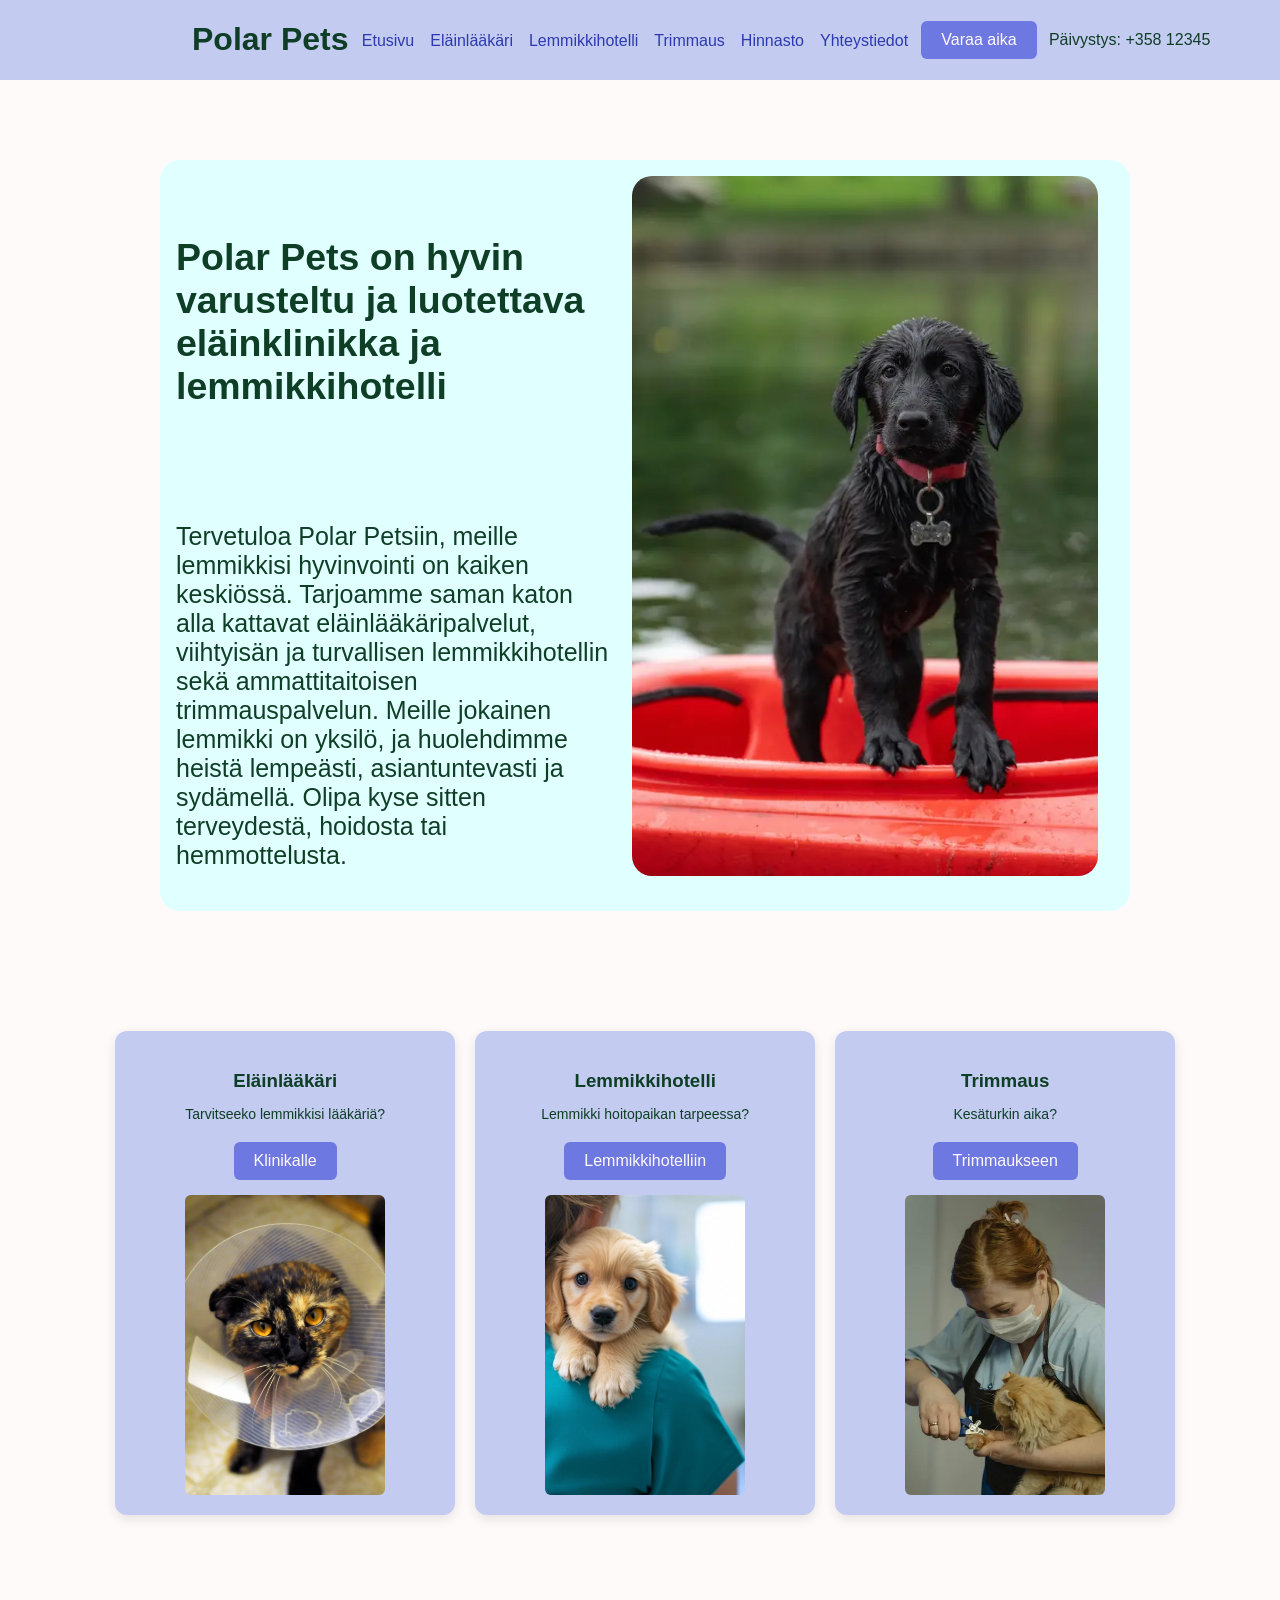
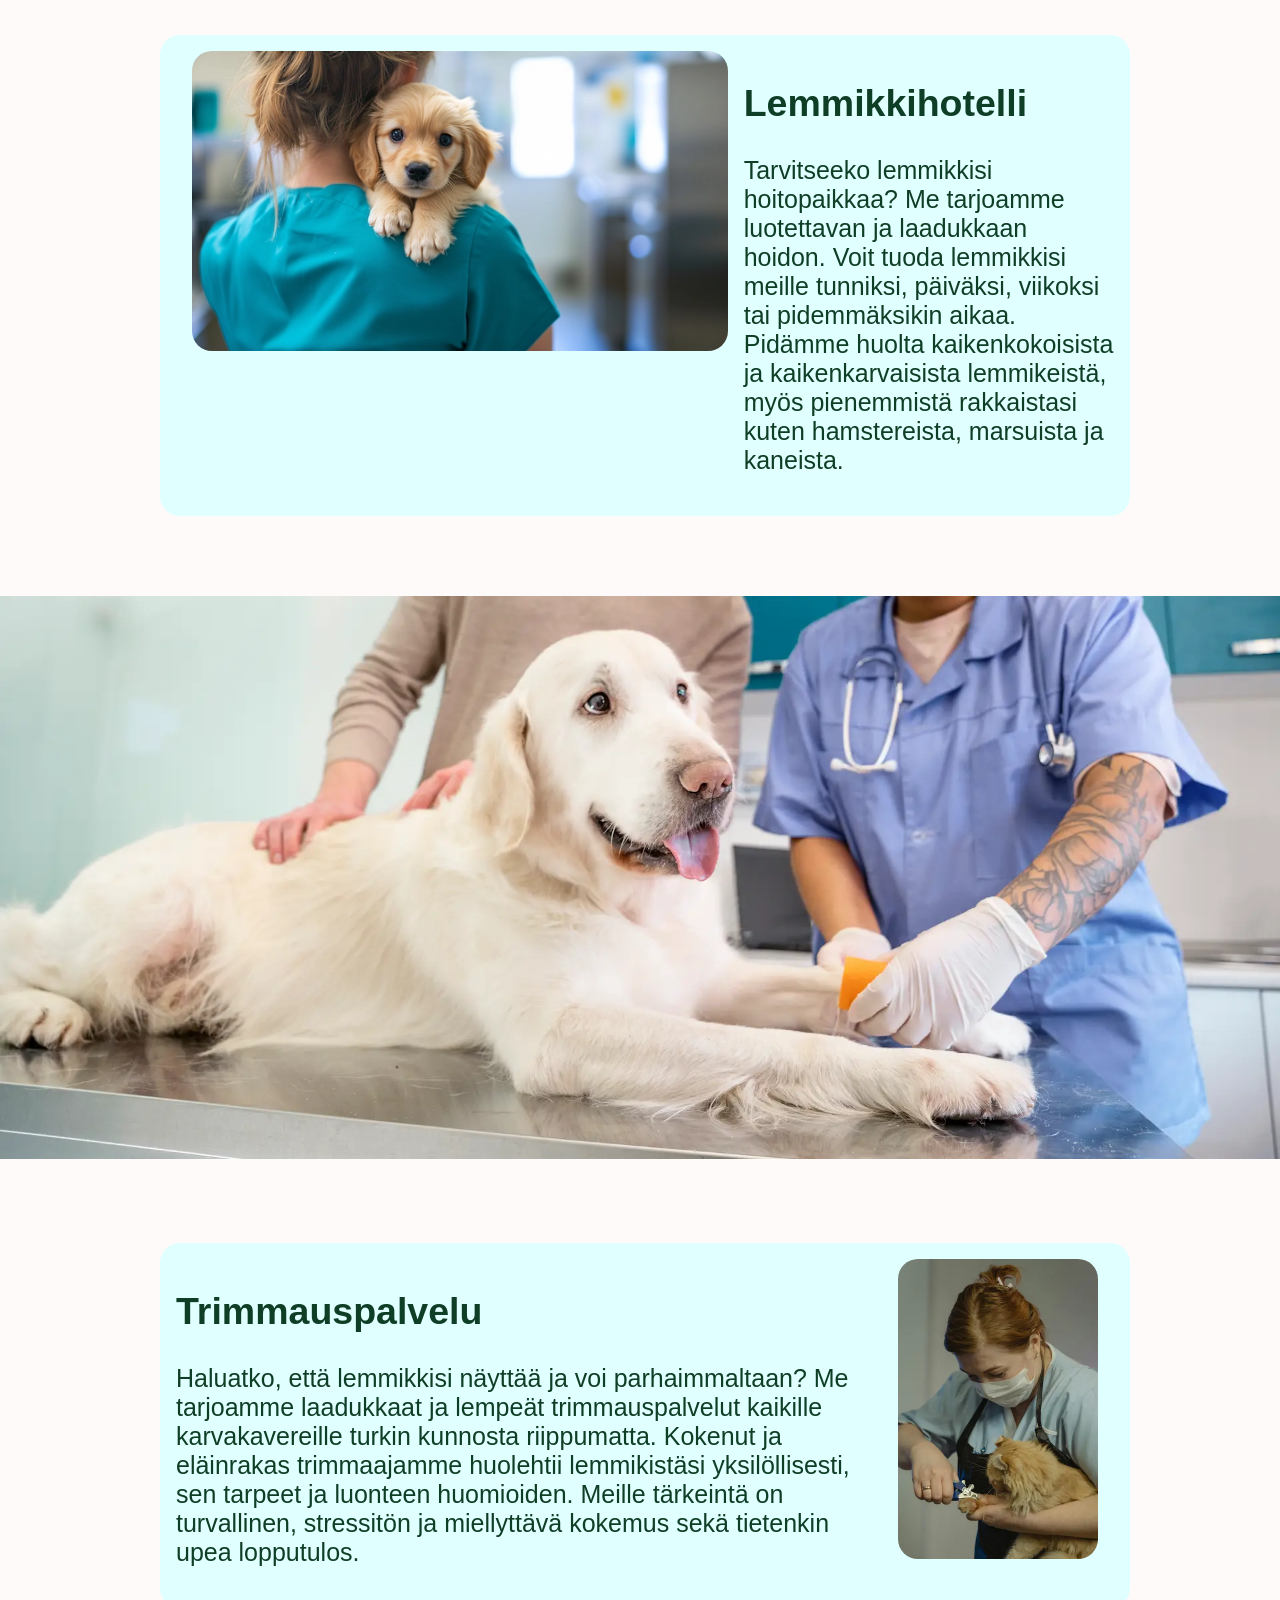
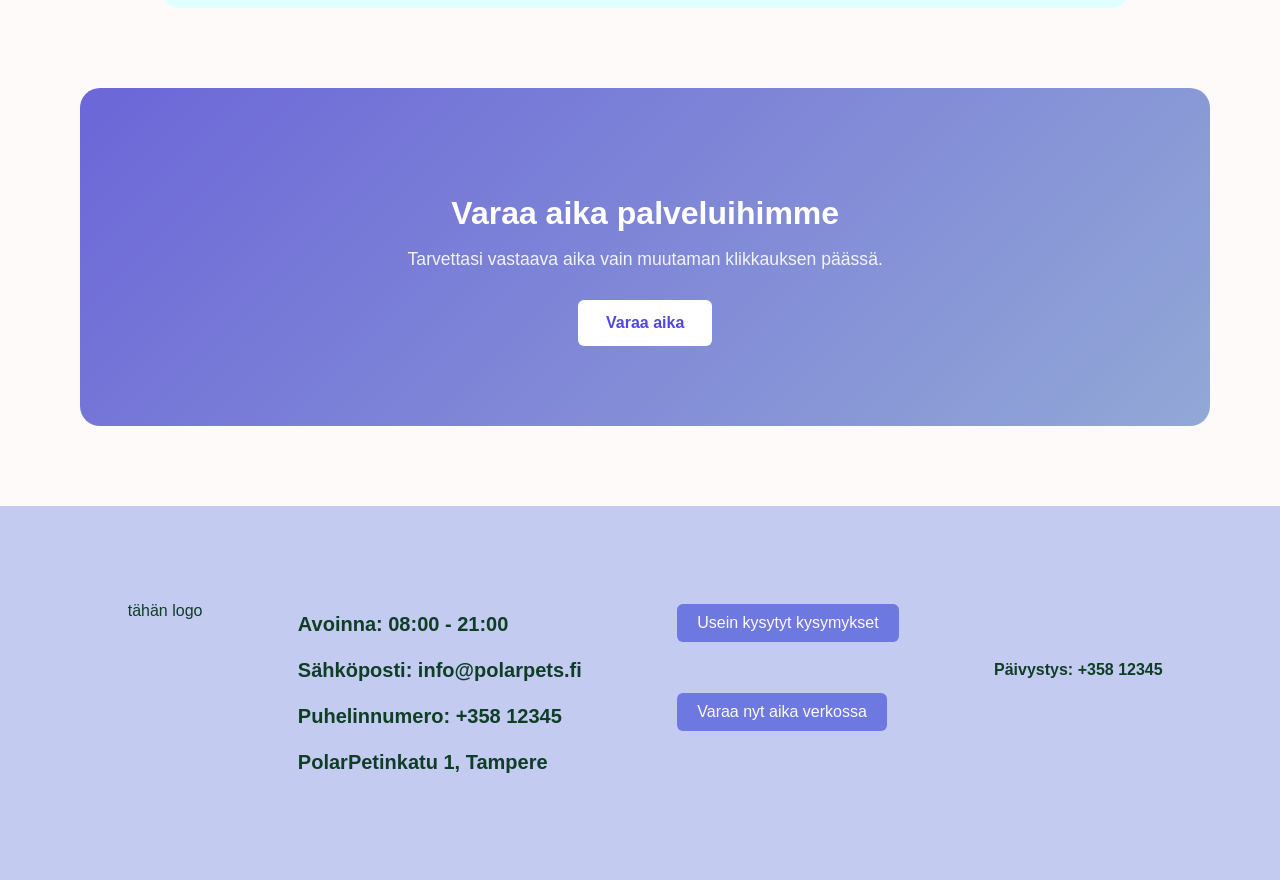
==== index.html @ 3d85a5e3 "Favicon lisätty" ====
<!DOCTYPE html>
<html lang="fi">
<head>
    <meta charset="UTF-8">
    <meta name="viewport" content="width=device-width, initial-scale=1.0">
    <meta name="Polar Pets eläinlääkäri ja hoitola, jossa eläinlääripalveluiden lisäksi mm. rokotuksia, hammashoitoja, lemikkihotelli ja trimmauspalvelu.">
    <link rel="stylesheet" href="css/styles.css">
    <link rel="icon" href="kuvat/favicon.png" type="image/png">
    <title>Polar Pets Eläinlääkäri ja hoitola</title>
</head>

<body class="container">
    <header class="header">
        <div class="otsikko">
        <h1>Polar Pets</h1>
        </div>

            <nav class="nav">

           <button class="menu-toggle">☰</button>
       <a href="index.html">Etusivu</a>
       <a href="klinikka.html">Eläinlääkäri</a>
       <a href="hotelli.html">Lemmikkihotelli</a>
       <a href="trimmaus.html">Trimmaus</a>
       <a href="hinnasto.html">Hinnasto</a>
       <a href="yhteys.html">Yhteystiedot</a>
    </nav>

        <div class="aika"> <a href="#" class="btn btn-primary">Varaa aika</a></div>
        <div class="oikea">Päivystys: +358 12345</div>
    </header>

   <main>

        <article class="osio">
          <div class="teksti">
            <br>
            <h2><b>Polar Pets on hyvin varusteltu ja luotettava eläinklinikka ja lemmikkihotelli</b></h2>
            <br>
            <br>
            <p> Tervetuloa Polar Petsiin, meille lemmikkisi hyvinvointi on kaiken keskiössä. 
                Tarjoamme saman katon alla kattavat eläinlääkäripalvelut, viihtyisän ja turvallisen 
                lemmikkihotellin sekä ammattitaitoisen trimmauspalvelun. Meille jokainen lemmikki 
                on yksilö, ja huolehdimme heistä lempeästi, asiantuntevasti ja sydämellä. Olipa kyse
                sitten terveydestä, hoidosta tai hemmottelusta. </p>
          </div>

            <img src="kuvat/kuva4.webp" alt="Kuva mustasta koirasta" width="500" height="700">
        </article>


<section class="palvelut">
  <div class="card">
    <h3>Eläinlääkäri</h3>
    <p>Tarvitseeko lemmikkisi lääkäriä?</p>
    
    <a href="klinikka.html" class="btn">Klinikalle</a>
    
    <div class="card-images">
      <img src="kuvat/kuva5.webp" alt="kissa, jolla suojakaulus, katsoo kameraan">
    </div>
  </div>

  <div class="card">
    <h3>Lemmikkihotelli</h3>
    <p>Lemmikki hoitopaikan tarpeessa?</p>
    
    <a href="hotelli.html" class="btn">Lemmikkihotelliin</a>
    
    <div class="card-images">
      <img src="kuvat/kuva2.webp" alt="koiran pentu katsoo hoitajan olkapäältä kameraan">
    </div>
  </div>

  <div class="card">
    <h3>Trimmaus</h3>
    <p>Kesäturkin aika?</p>
    
    <a href="trimmaus.html" class="btn">Trimmaukseen</a>
    
    <div class="card-images">
      <img src="kuvat/kuva1.webp" alt="hoitaja leikkaa kissan kynsiä">
    </div>
  </div>
</section>


<article class="osio">
    <img src="kuvat/kuva2.webp" alt="koiran pentu katsoo hoitajan olkapäältä kameraan" width="600" height="300">
    <div class="teksti">
        <h2><b>Lemmikkihotelli</b></h2>
        <p>Tarvitseeko lemmikkisi hoitopaikkaa? Me tarjoamme luotettavan ja laadukkaan
            hoidon. Voit tuoda lemmikkisi meille tunniksi, päiväksi, viikoksi tai pidemmäksikin aikaa. 
            Pidämme huolta kaikenkokoisista ja kaikenkarvaisista lemmikeistä,
             myös pienemmistä rakkaistasi kuten hamstereista, marsuista ja kaneista.
        </p>
    </div>
</article>

<div class="filler">
 <img src="kuvat/bannerdesktop.webp" alt="valkoinen koira hoitopöydällä">

</div>



<article class="osio">
    <div class="teksti">
        <h2><b>Trimmauspalvelu</b></h2>
        <p>Haluatko, että lemmikkisi näyttää ja voi parhaimmaltaan? 
            Me tarjoamme laadukkaat ja lempeät trimmauspalvelut kaikille karvakavereille turkin kunnosta riippumatta.
            Kokenut ja eläinrakas trimmaajamme huolehtii lemmikistäsi yksilöllisesti, 
            sen tarpeet ja luonteen huomioiden. Meille tärkeintä on turvallinen, stressitön 
            ja miellyttävä kokemus sekä tietenkin upea lopputulos.
        </p>
    </div>
    <img src="kuvat/kuva1.webp" alt="hoitaja leikkaa kissan kynsiä" width="600" height="300">
</article>

<section class="cta">
  <div class="cta-content">
    <h2>Varaa aika palveluihimme</h2>
    <p>Tarvettasi vastaava aika vain muutaman klikkauksen päässä.</p>
    <a href="#varaus" class="cta-button">Varaa aika</a>
  </div>
</section>

</main>

    <footer class="footer">
      <div class="logo">
        <p>tähän logo</p>
      </div>
       <div class="info">
        <h4>Avoinna: 08:00 - 21:00 <br>
            <br>
            Sähköposti: info@polarpets.fi <br>
            <br>
            Puhelinnumero: +358 12345 <br>
            <br>
            PolarPetinkatu 1, Tampere
        </h4>
       </div>
       <div class="kysytyt">
            <br>
            <a href="ukk.html" class="btn btn-primary">Usein kysytyt kysymykset</a>
            <br>
            <br>
            <br>
            <a href="#" class="btn btn-primary">Varaa nyt aika verkossa</a>
       </div>
        <div class="ajanvaraus">

            <br>
            <br>
            <br>
            <h4>Päivystys: +358 12345</h4>
        </div>
    </footer>

</body>
</html>
---- css/styles.css ----
.container {
    display: grid;
    grid-template-areas:
        "header"
        "main"
        "card"
        "filler"
        "footer";
    font-family: 'Poppins', sans-serif;
    grid-template-columns: 1fr;
    overflow: auto;
    background-color: snow;
    box-sizing: border-box;
    margin: 0;
}

/*
@media (min-width: 800px) { 
.container {
    display: grid;
    grid-template-columns: 1fr;
    grid-template-rows: auto;
    background-color: snow;
    font-family: 'Poppins', sans-serif;
    overflow: auto;
    max-width: 100%;
    margin: 0;
    box-sizing: border-box;
}}

*/


.header {
    grid-area: header;
    display: flex;
    justify-content: space-between;
    align-items: center;
    background-color: rgb(195, 203, 240);
    color:rgb(15, 62, 38);
    overflow: auto;
    /*margin-left: calc(-50vw + 50%);
    margin-right: calc(-50vw + 50%);
    margin-top: calc(-50vw + 50%); */
    position: sticky;
    top: 0;
    box-sizing: border-box;
}

.menu-toggle {
  display: none;
}

@media (max-width: 800px) {
.header {
    margin: 0;
    justify-content: flex-end;
    gap: 2rem;
}

.nav {
    display: block;        
    flex-direction: column;
    background: rgb(195, 203, 240);
    margin: 2rem;
  }

}

.otsikko {
    margin-left: 12rem;
}

.oikea {
    color: rgb(15, 62, 38);
    margin-right: 5rem;
    justify-content: center;
}

.nav {
    grid-area: nav;
    display: flex;
    color: rgb(15, 62, 38);
    justify-content: space-evenly;
    align-items: center;
    font-family: Duplicatesans,Arial,sans-serif;
    border-radius: 20px;
    gap: 1rem;
    padding: 1px;
    margin-top: 2px;

}

.nav a {
    color: rgb(45, 58, 175);
    text-decoration: none;
    transition: color 0.3s ease;
}

.nav a:hover {
  color: #007BFF;
  transform: scale(1.1);
}

.nav p {
    margin-top: 1rem;
}

.aika a {
    margin-top: 1rem;
}

.main {
    color: rgb(15, 62, 38);
    background-color: rgb(114, 181, 217);
    border-radius: 5px;
    box-sizing: border-box;
    
}

.osio {
    grid-area: main;
    display: flex;
    margin-left: 10rem;
    margin-right: 10rem;
    margin-top: 5rem;
    margin-bottom: 5rem;  
    padding: 1rem;
    color: rgb(15, 62, 38);
    background-color: lightcyan;
    border-radius: 20px;
    font-size: 25px;

}

@media (max-width: 800px) {
.osio {
    margin: 0;
}
}

.osio img {
    border-radius: 20px;
    margin-left: 1rem;
    margin-right: 1rem;
}

@media (max-width: 800px) {
.osio img {
    display: none;
}
}

.palvelut {
  grid-area: card;
  display: flex;
  gap: 40px 20px;
  justify-content: center;
  padding: 40px;
  flex-wrap: wrap;
  box-sizing: border-box;
}

.card {
  background: rgb(195, 203, 240);
  color: rgb(15, 62, 38);
  border-radius: 12px;
  padding: 20px;
  width: 300px;
  box-shadow: 0 4px 12px rgba(0,0,0,0.1);
  text-align: center;
  transition: transform 0.2s ease;
  /*flex: 0 0 calc(33.333% - 20px); */
}

.card:hover {
  transform: translateY(-5px);
}

.card h3 {
  margin-bottom: 10px;
}

.card p {
  font-size: 14px;
  margin-bottom: 20px;
}

.btn {
  display: inline-block;
  padding: 10px 20px;
  background: #6e78e1;
  color: snow;
  text-decoration: none;
  border-radius: 6px;
  margin-bottom: 15px;
}

.btn:hover {
  background: #6294aa;
}

.card-images {
  display: flex;
  justify-content: center;
  gap: 8px;
}

.card-images img {
  width: 200px;
  height: 300px;
  object-fit: cover;
  border-radius: 6px;
}


.filler {
    grid-area: filler;  
}

/*.full-width {
  width: 100vw; 
  height: auto;
}*/

.filler img {
    /*object-fit: cover; 
    margin-left: calc(-50vw + 50%);
    margin-right: calc(-50vw + 50%);*/
    width: 100vw; 
    height: auto;

}

@media (max-width: 800px) {
.filler {
    display: none;
}
} 

.cta {
 padding: 80px 20px;
  background: linear-gradient(135deg, #6c66d8, #92a8d6);
  color: white;
  text-align: center;
  margin: 5rem;
  border-radius: 20px;
}

.cta-content {
  max-width: 800px;
  margin: 0 auto;
}

.cta h2 {
  font-size: 2rem;
  margin-bottom: 15px;
}

.cta p {
  font-size: 1.1rem;
  margin-bottom: 30px;
  opacity: 0.9;
}

.cta-button {
  display: inline-block;
  padding: 14px 28px;
  font-size: 1rem;
  color: #4f46e5;
  background: white;
  border-radius: 6px;
  text-decoration: none;
  font-weight: bold;
  transition: 0.3s ease;
}

.cta-button:hover {
  background: #e5e7eb;
  transform: translateY(-2px);
}


.footer {
    grid-area: footer;
    display: flex;
    background-color: rgb(195, 203, 240);
    color: rgb(15, 62, 38);
    justify-content: space-around;
    padding: 5rem;
    /*margin-left: calc(-50vw + 50%);
    margin-bottom: calc(-50vw + 50%);
    margin-right: calc(-50vw + 50%); */
    box-sizing: border-box;
    
}

.info {
    font-size: 20px;
}


.footer a {
    text-decoration: none;
    transition: color 0.3s ease;
}

.footer a:hover {
  color: #007BFF;
  transform: scale(1.1);
}
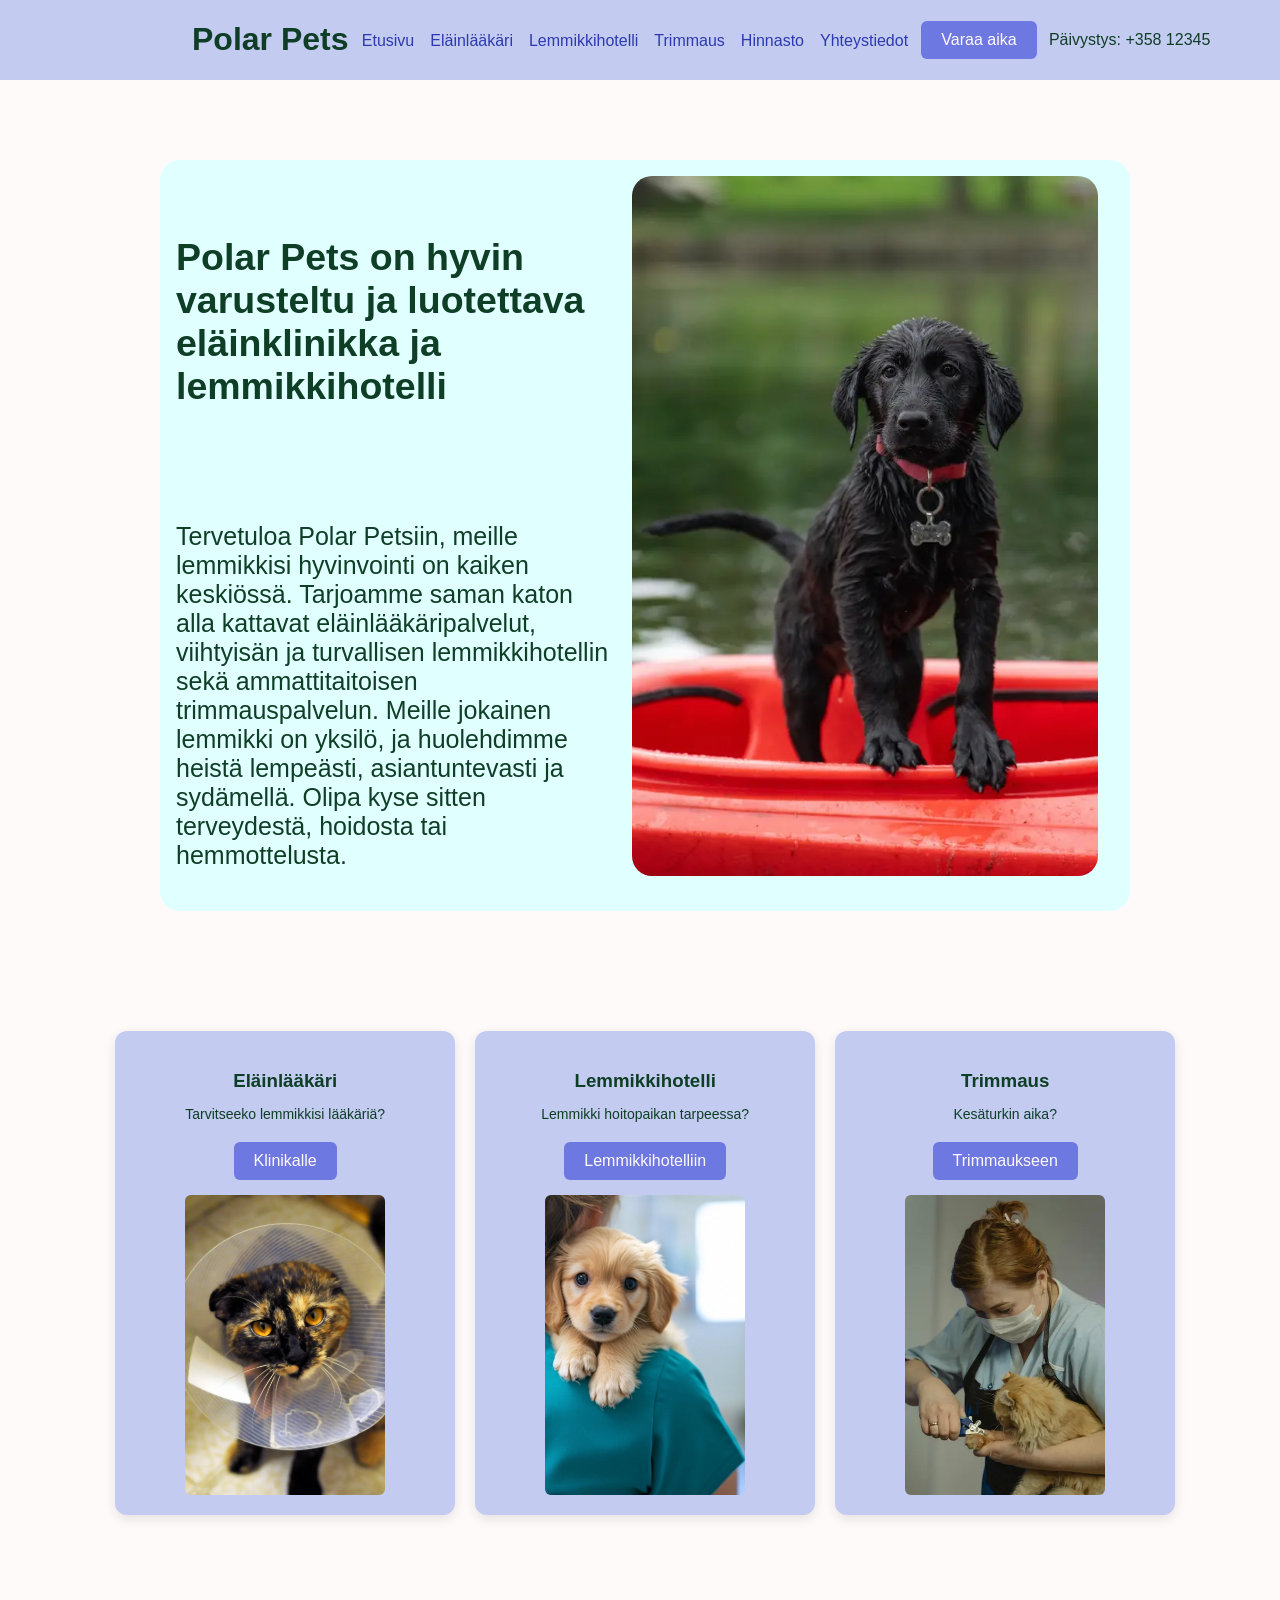
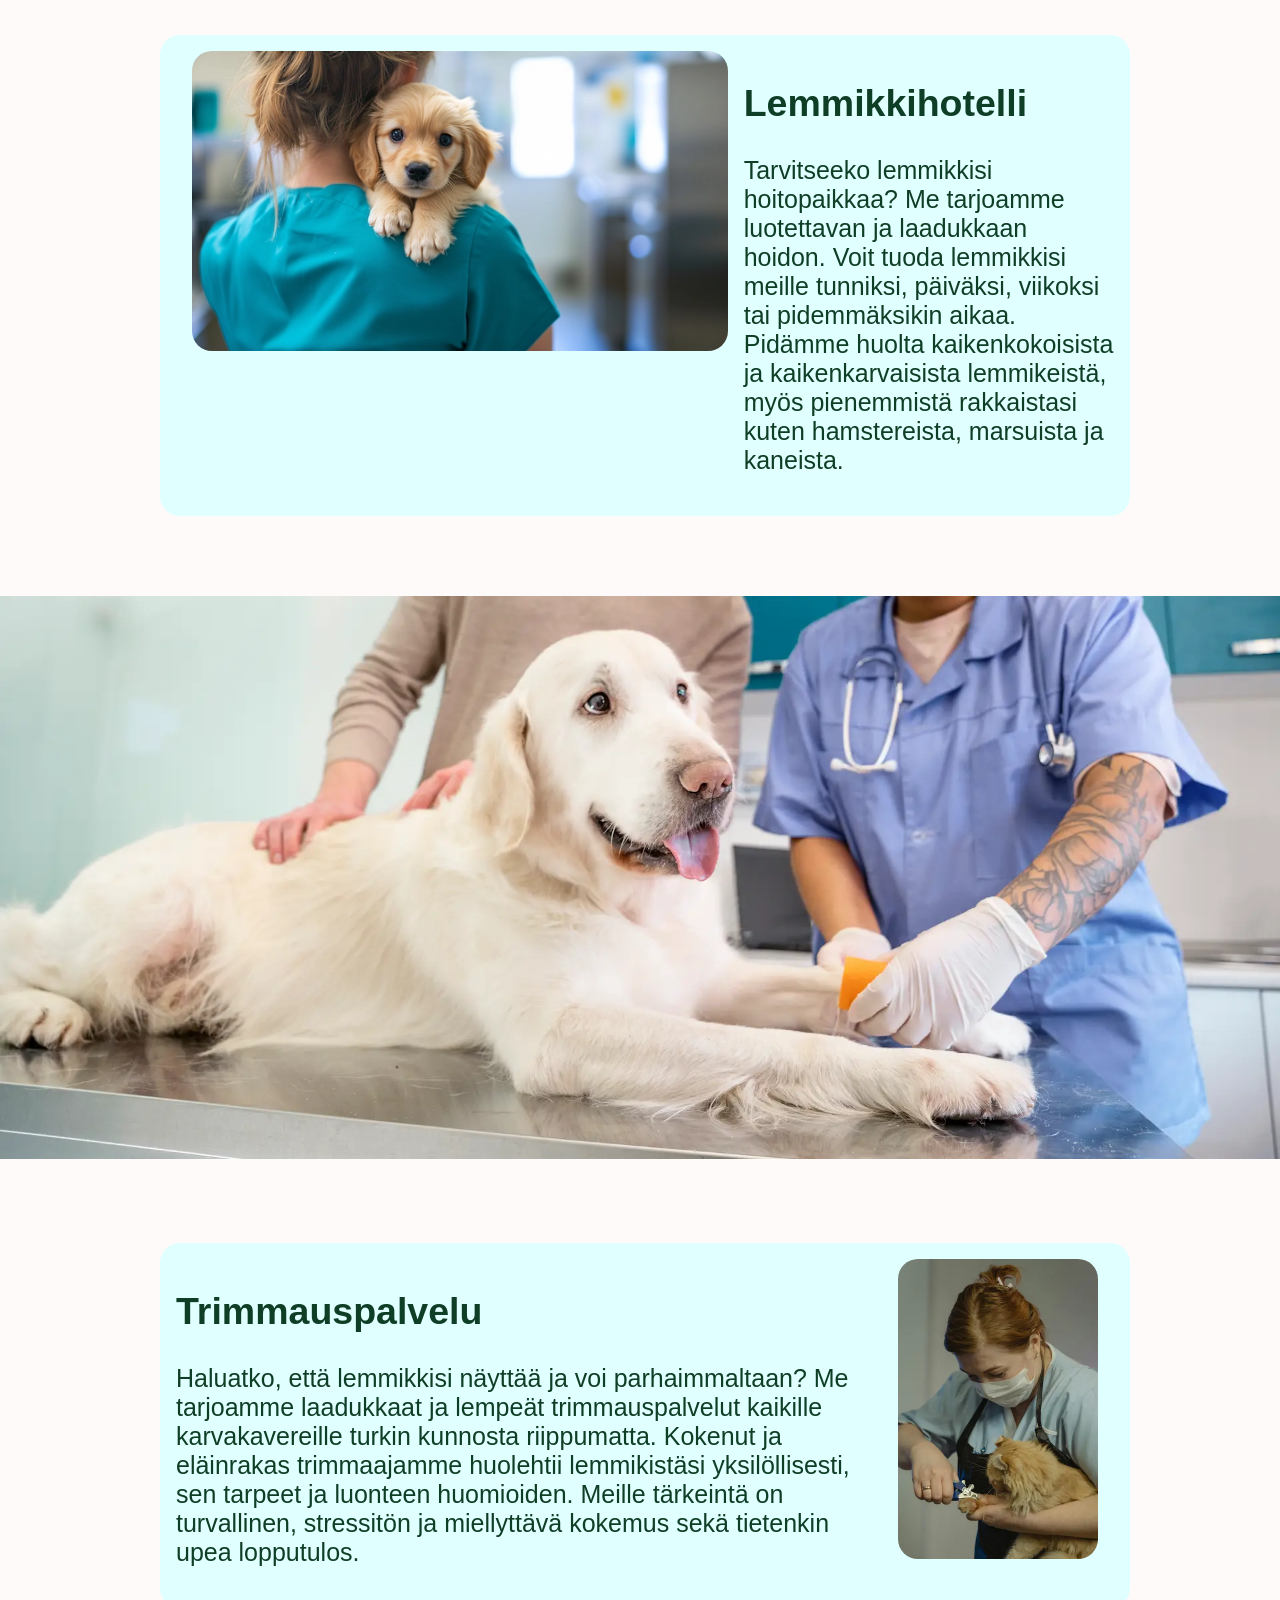
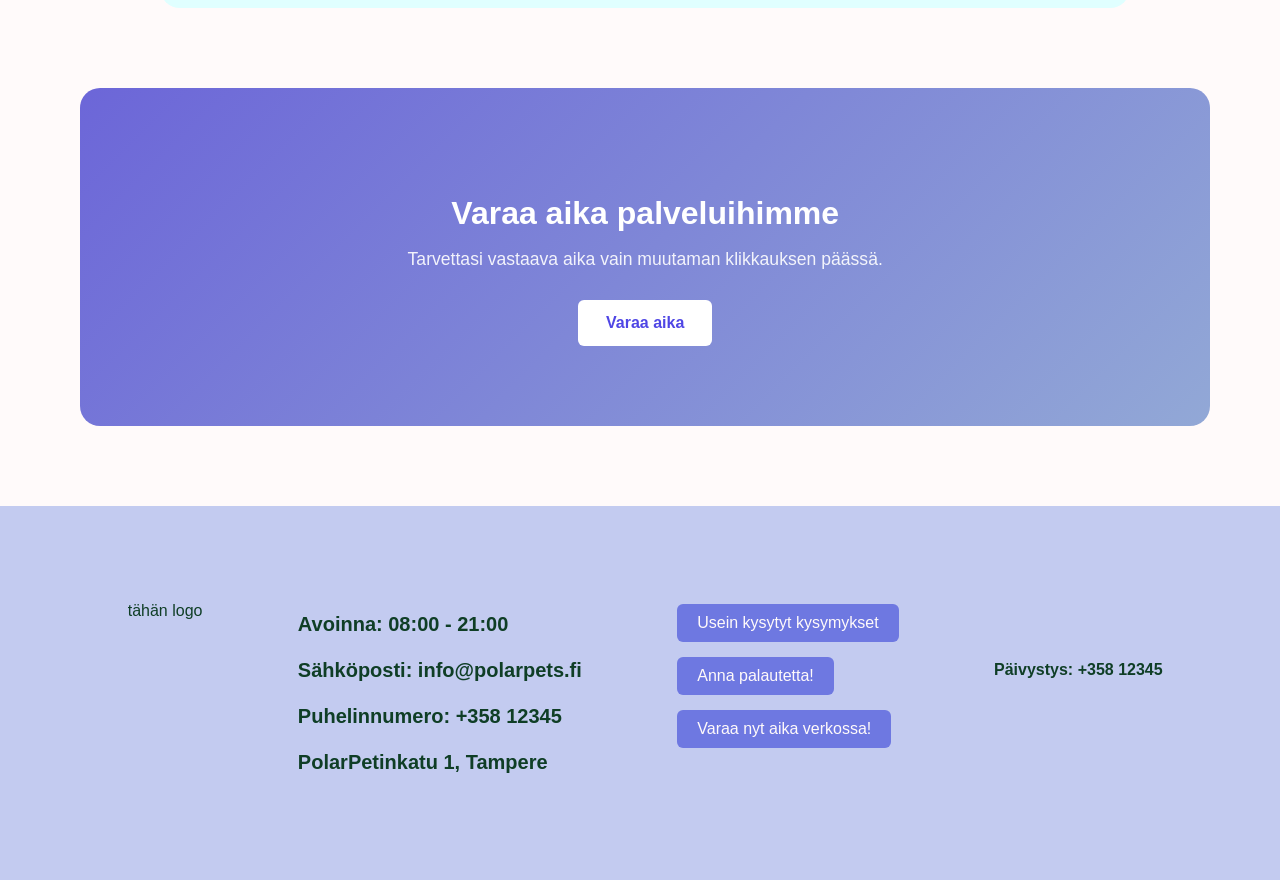
==== commit 6ffd5353: "Lomakesivu ja palautenapin lisäys footeriin" ====
--- a/index.html
+++ b/index.html
@@ -26,7 +26,7 @@
        <a href="yhteys.html">Yhteystiedot</a>
     </nav>
 
-        <div class="aika"> <a href="#" class="btn btn-primary">Varaa aika</a></div>
+        <div class="aika"> <a href="#aika.html" class="btn btn-primary">Varaa aika</a></div>
         <div class="oikea">Päivystys: +358 12345</div>
     </header>
 
@@ -143,11 +143,11 @@
        </div>
        <div class="kysytyt">
             <br>
-            <a href="ukk.html" class="btn btn-primary">Usein kysytyt kysymykset</a>
+            <a href="hinnasto.html" class="btn btn-primary">Usein kysytyt kysymykset</a>
             <br>
+            <a href="lomake.html" class="btn btn-primary">Anna palautetta!</a>
             <br>
-            <br>
-            <a href="#" class="btn btn-primary">Varaa nyt aika verkossa</a>
+            <a href="aika.html" class="btn btn-primary">Varaa nyt aika verkossa!</a>
        </div>
         <div class="ajanvaraus">
 
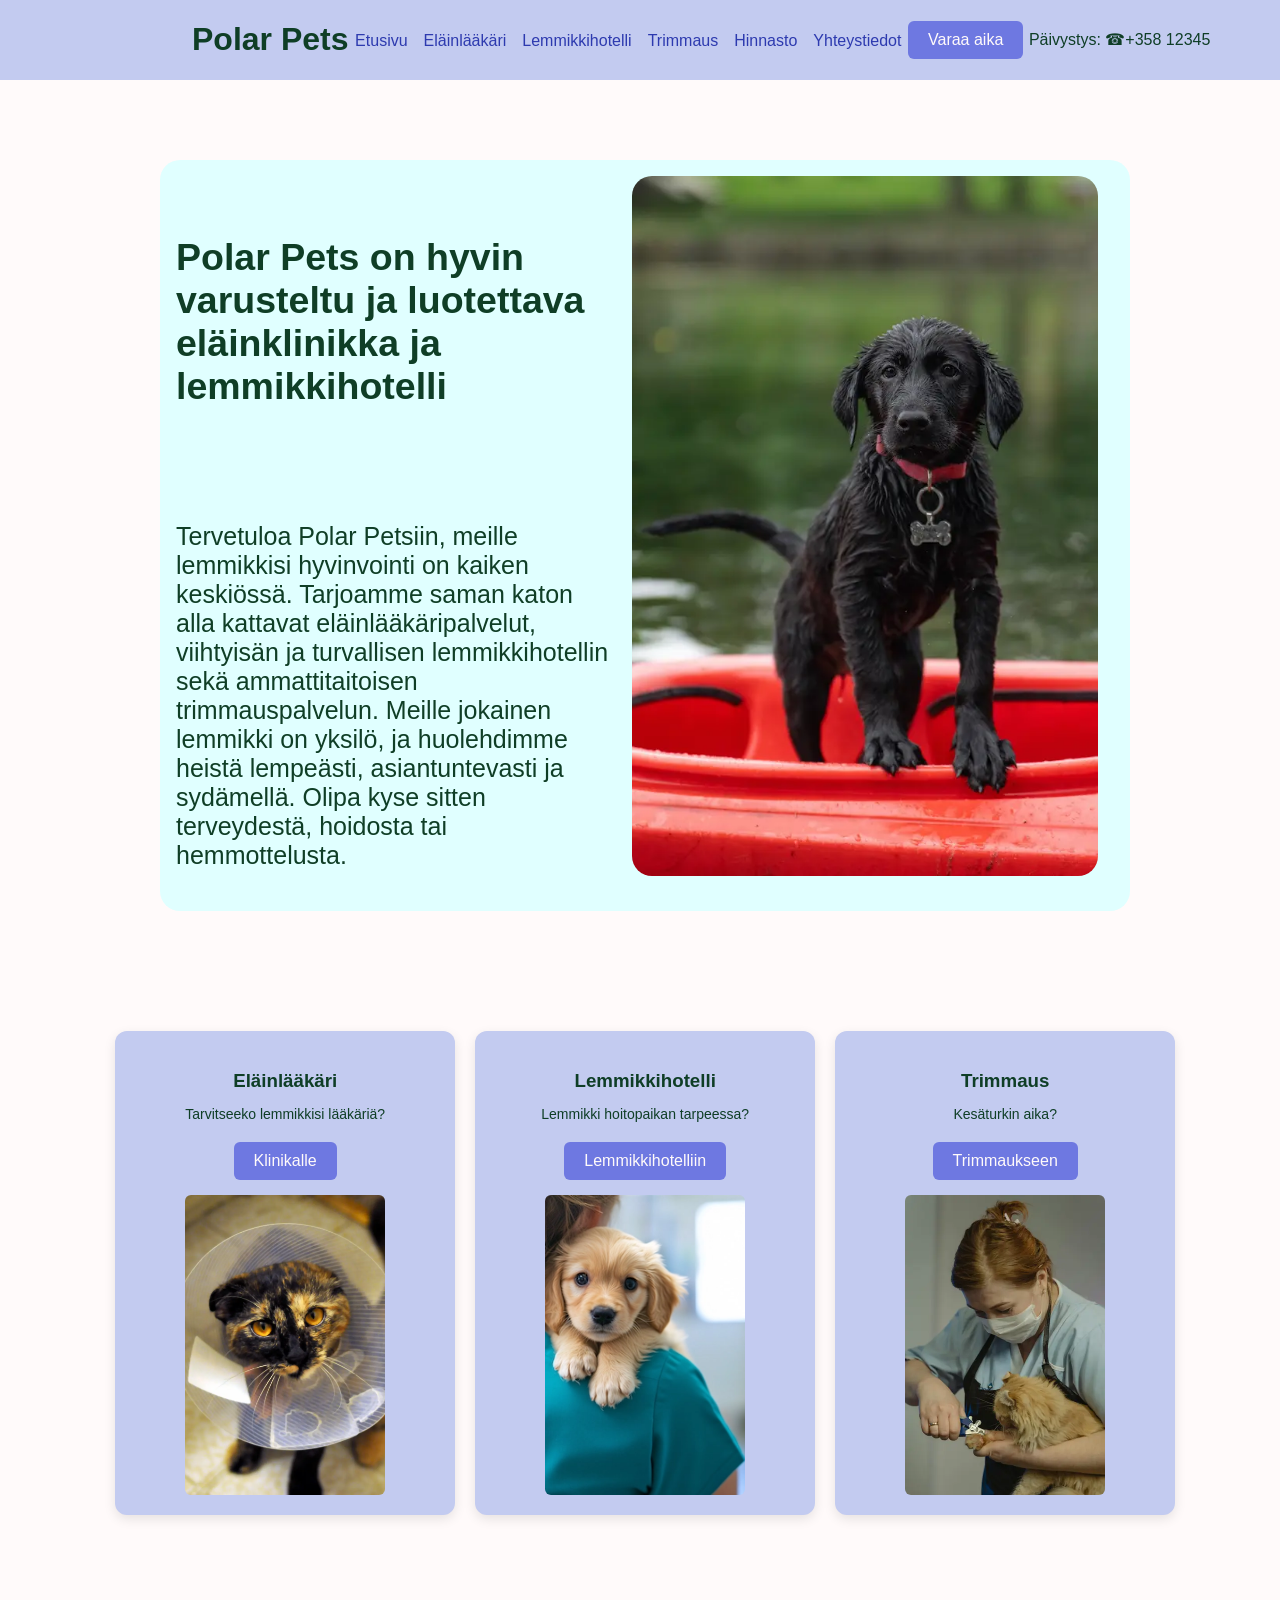
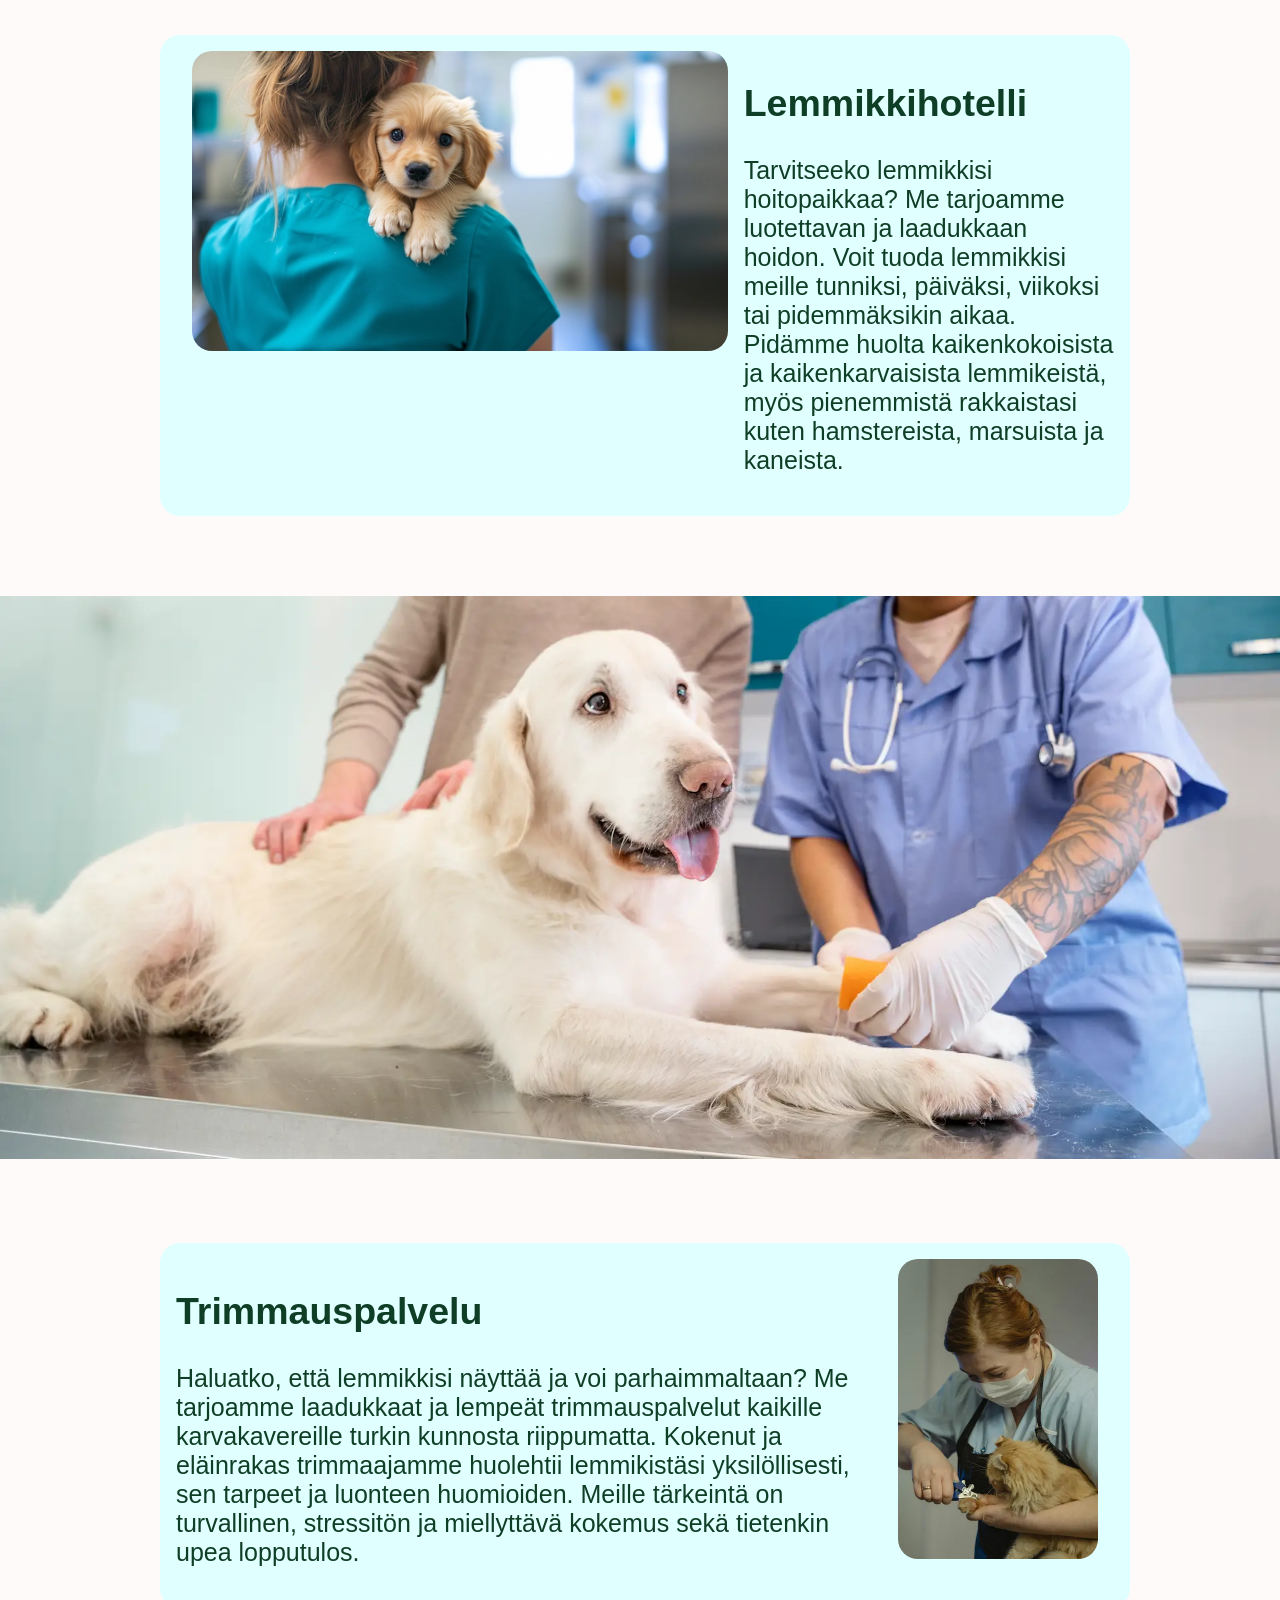
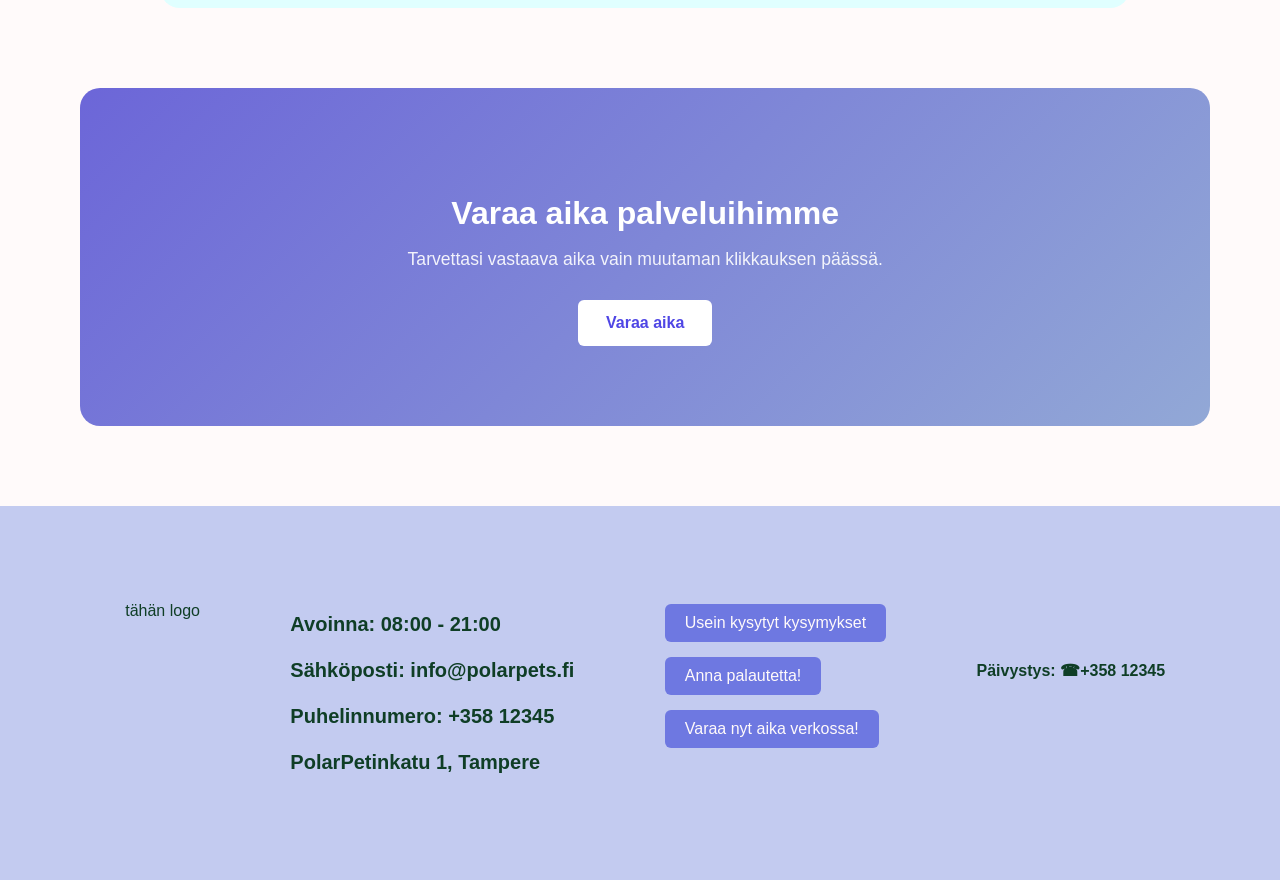
==== commit fa275161: "Lemmikkihotellisivun lisäys ja kuvia siihen" ====
--- a/index.html
+++ b/index.html
@@ -27,7 +27,7 @@
     </nav>
 
         <div class="aika"> <a href="#aika.html" class="btn btn-primary">Varaa aika</a></div>
-        <div class="oikea">Päivystys: +358 12345</div>
+        <div class="oikea">Päivystys: ☎+358 12345</div>
     </header>
 
    <main>
@@ -45,7 +45,7 @@
                 sitten terveydestä, hoidosta tai hemmottelusta. </p>
           </div>
 
-            <img src="kuvat/kuva4.webp" alt="Kuva mustasta koirasta" width="500" height="700">
+            <img src="kuvat/kuva4.webp" alt="märkä musta koira katsoo kameran suuntaan seisoen punaisella rakenteella" width="500" height="700">
         </article>
 
 
@@ -57,7 +57,7 @@
     <a href="klinikka.html" class="btn">Klinikalle</a>
     
     <div class="card-images">
-      <img src="kuvat/kuva5.webp" alt="kissa, jolla suojakaulus, katsoo kameraan">
+      <img src="kuvat/kuva5.webp" alt="kirjava kissa, jolla on suojakaulus, katsoo kameraan">
     </div>
   </div>
 
@@ -68,7 +68,7 @@
     <a href="hotelli.html" class="btn">Lemmikkihotelliin</a>
     
     <div class="card-images">
-      <img src="kuvat/kuva2.webp" alt="koiran pentu katsoo hoitajan olkapäältä kameraan">
+      <img src="kuvat/kuva2.webp" alt="vaalea koiranpentu katsoo hoitajan olkapäältä kameraan">
     </div>
   </div>
 
@@ -79,14 +79,14 @@
     <a href="trimmaus.html" class="btn">Trimmaukseen</a>
     
     <div class="card-images">
-      <img src="kuvat/kuva1.webp" alt="hoitaja leikkaa kissan kynsiä">
+      <img src="kuvat/kuva1.webp" alt="hoitaja leikkaa punertavan kissan kynsiä">
     </div>
   </div>
 </section>
 
 
 <article class="osio">
-    <img src="kuvat/kuva2.webp" alt="koiran pentu katsoo hoitajan olkapäältä kameraan" width="600" height="300">
+    <img src="kuvat/kuva2.webp" alt="vaalea koiranpentu katsoo hoitajan olkapäältä kameraan" width="600" height="300">
     <div class="teksti">
         <h2><b>Lemmikkihotelli</b></h2>
         <p>Tarvitseeko lemmikkisi hoitopaikkaa? Me tarjoamme luotettavan ja laadukkaan
@@ -98,7 +98,7 @@
 </article>
 
 <div class="filler">
- <img src="kuvat/bannerdesktop.webp" alt="valkoinen koira hoitopöydällä">
+ <img src="kuvat/bannerdesktop.webp" alt="suuri valkoinen koira makaa hoitopöydällä ja eläinlääkäri käsittelee tassua">
 
 </div>
 
@@ -114,7 +114,7 @@
             ja miellyttävä kokemus sekä tietenkin upea lopputulos.
         </p>
     </div>
-    <img src="kuvat/kuva1.webp" alt="hoitaja leikkaa kissan kynsiä" width="600" height="300">
+    <img src="kuvat/kuva1.webp" alt="hoitaja leikkaa punertavan kissan kynsiä" width="600" height="300">
 </article>
 
 <section class="cta">
@@ -154,7 +154,7 @@
             <br>
             <br>
             <br>
-            <h4>Päivystys: +358 12345</h4>
+            <h4>Päivystys: ☎+358 12345</h4>
         </div>
     </footer>
 
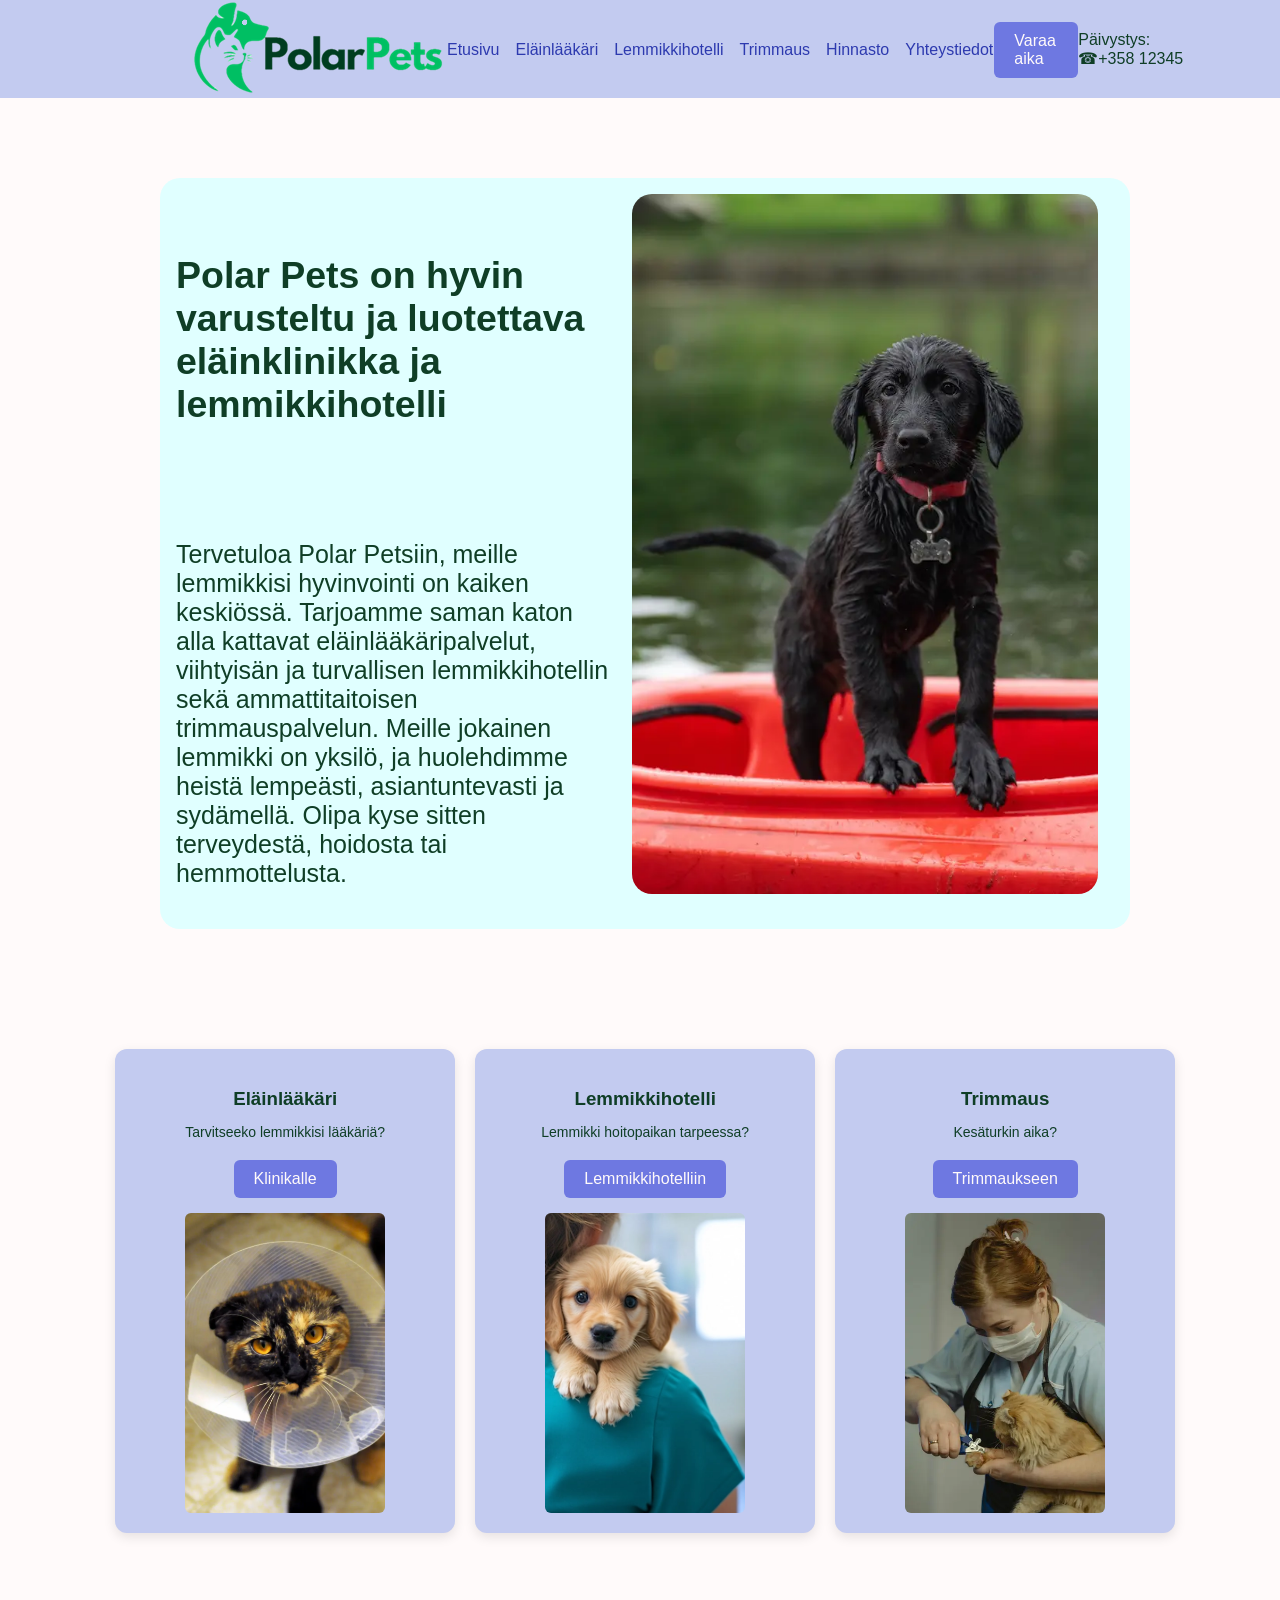
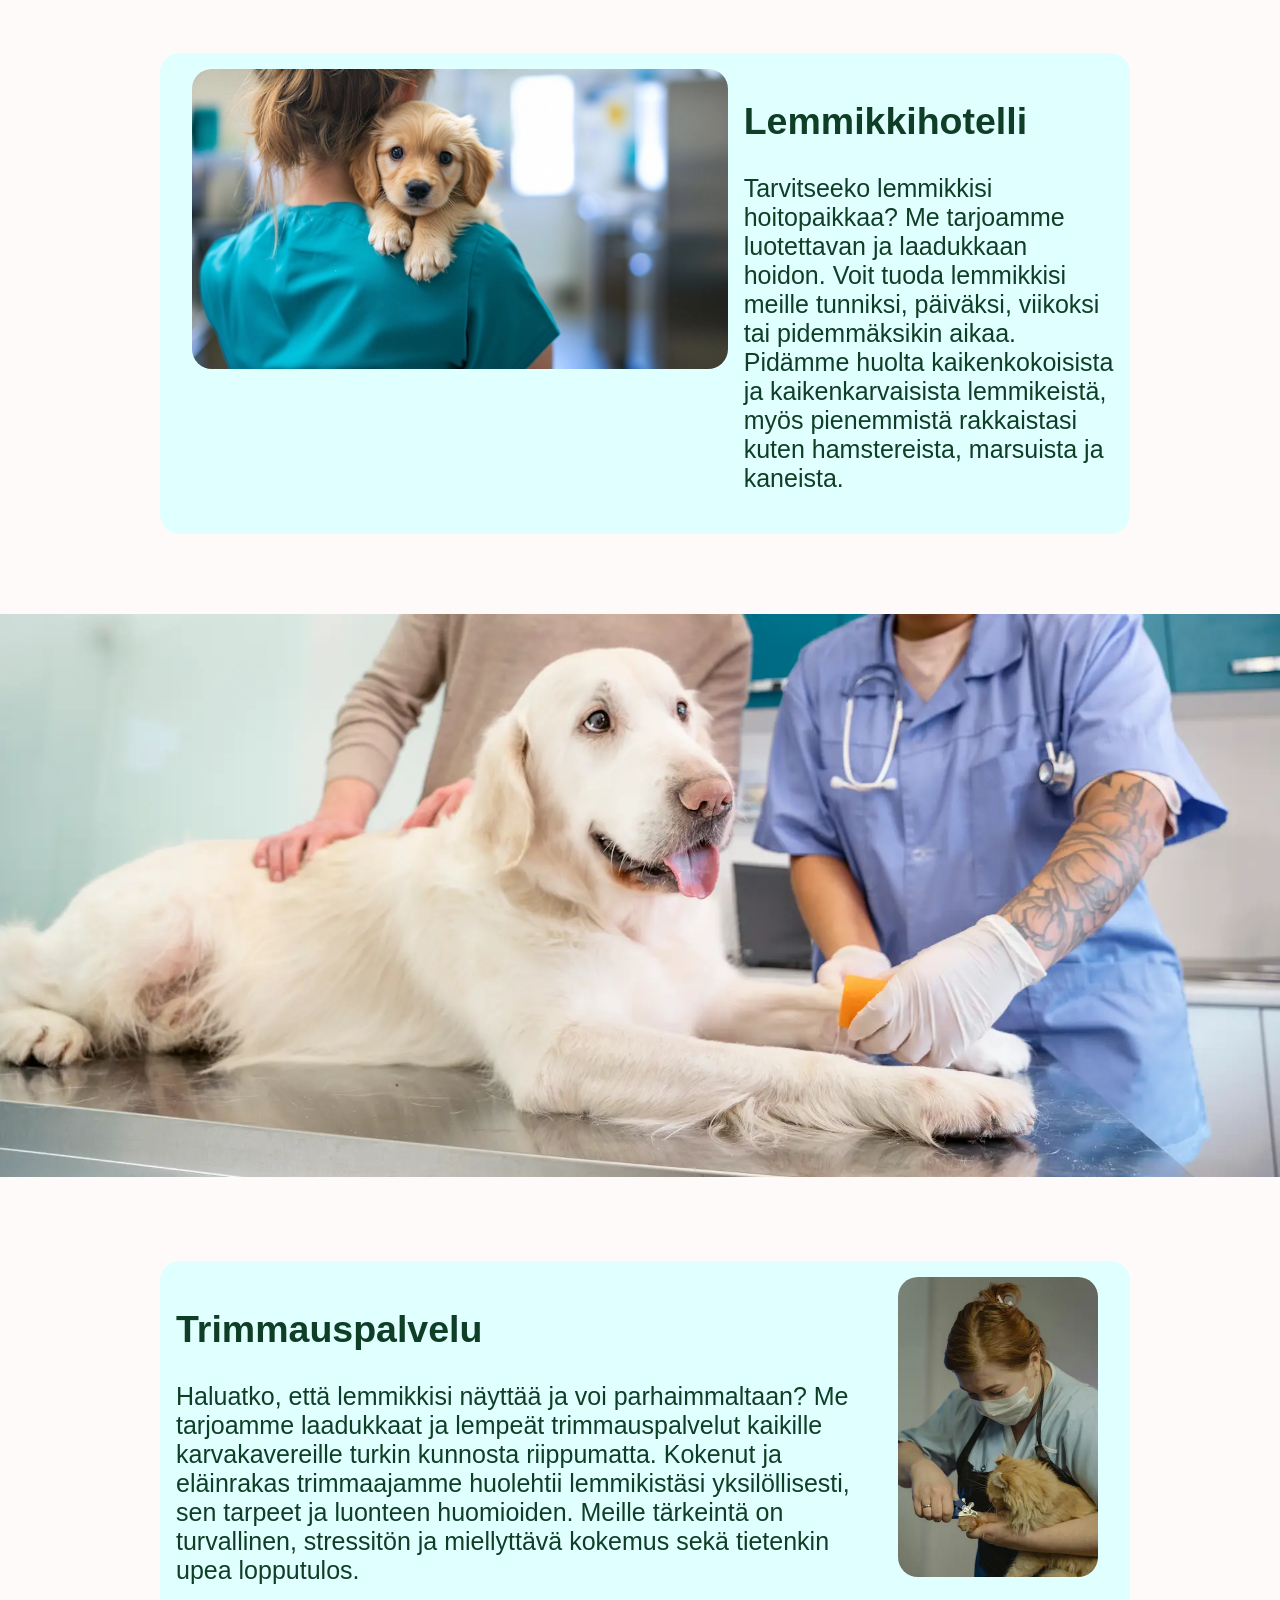
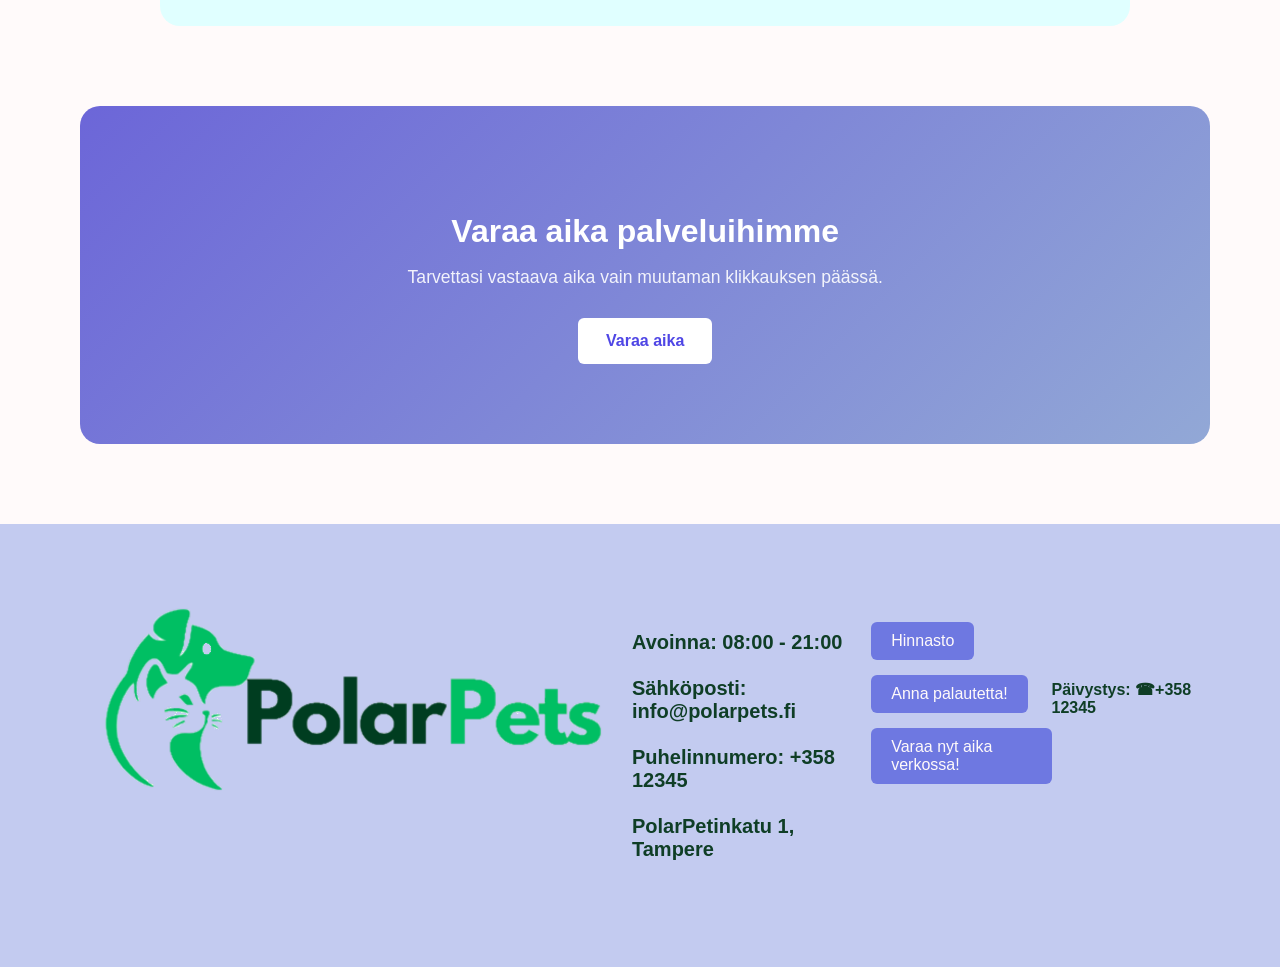
==== commit ce79bdf8: "Logon lisäys headeriin ja footeriin" ====
--- a/index.html
+++ b/index.html
@@ -6,13 +6,13 @@
     <meta name="Polar Pets eläinlääkäri ja hoitola, jossa eläinlääripalveluiden lisäksi mm. rokotuksia, hammashoitoja, lemikkihotelli ja trimmauspalvelu.">
     <link rel="stylesheet" href="css/styles.css">
     <link rel="icon" href="kuvat/favicon.png" type="image/png">
-    <title>Polar Pets Eläinlääkäri ja hoitola</title>
+    <title>Polar Pets eläinlääkäri, hotelli ja trimmaus</title>
 </head>
 
 <body class="container">
     <header class="header">
         <div class="otsikko">
-        <h1>Polar Pets</h1>
+        <img src="kuvat/logopieni.png">
         </div>
 
             <nav class="nav">
@@ -26,7 +26,7 @@
        <a href="yhteys.html">Yhteystiedot</a>
     </nav>
 
-        <div class="aika"> <a href="#aika.html" class="btn btn-primary">Varaa aika</a></div>
+        <div class="aika"> <a href="varaus.html" class="btn btn-primary">Varaa aika</a></div>
         <div class="oikea">Päivystys: ☎+358 12345</div>
     </header>
 
@@ -121,15 +121,15 @@
   <div class="cta-content">
     <h2>Varaa aika palveluihimme</h2>
     <p>Tarvettasi vastaava aika vain muutaman klikkauksen päässä.</p>
-    <a href="#varaus" class="cta-button">Varaa aika</a>
+    <a href="varaus.html" class="cta-button">Varaa aika</a>
   </div>
 </section>
 
 </main>
 
     <footer class="footer">
-      <div class="logo">
-        <p>tähän logo</p>
+      <div class="logo"> 
+        <img src="kuvat/logo.png" alt="Polar Pets -logo, jossa koiran ja kissan hahmot ja teksti PolarPets">
       </div>
        <div class="info">
         <h4>Avoinna: 08:00 - 21:00 <br>
@@ -143,11 +143,11 @@
        </div>
        <div class="kysytyt">
             <br>
-            <a href="hinnasto.html" class="btn btn-primary">Usein kysytyt kysymykset</a>
+            <a href="hinnasto.html" class="btn btn-primary">Hinnasto</a>
             <br>
             <a href="lomake.html" class="btn btn-primary">Anna palautetta!</a>
             <br>
-            <a href="aika.html" class="btn btn-primary">Varaa nyt aika verkossa!</a>
+            <a href="varaus.html" class="btn btn-primary">Varaa nyt aika verkossa!</a>
        </div>
         <div class="ajanvaraus">
 
--- a/css/styles.css
+++ b/css/styles.css
@@ -198,7 +198,9 @@
 }
 
 .btn:hover {
-  background: #6294aa;
+  background: snow;
+  color: #6e78e1;
+  font-weight: bold;
 }
 
 .card-images {
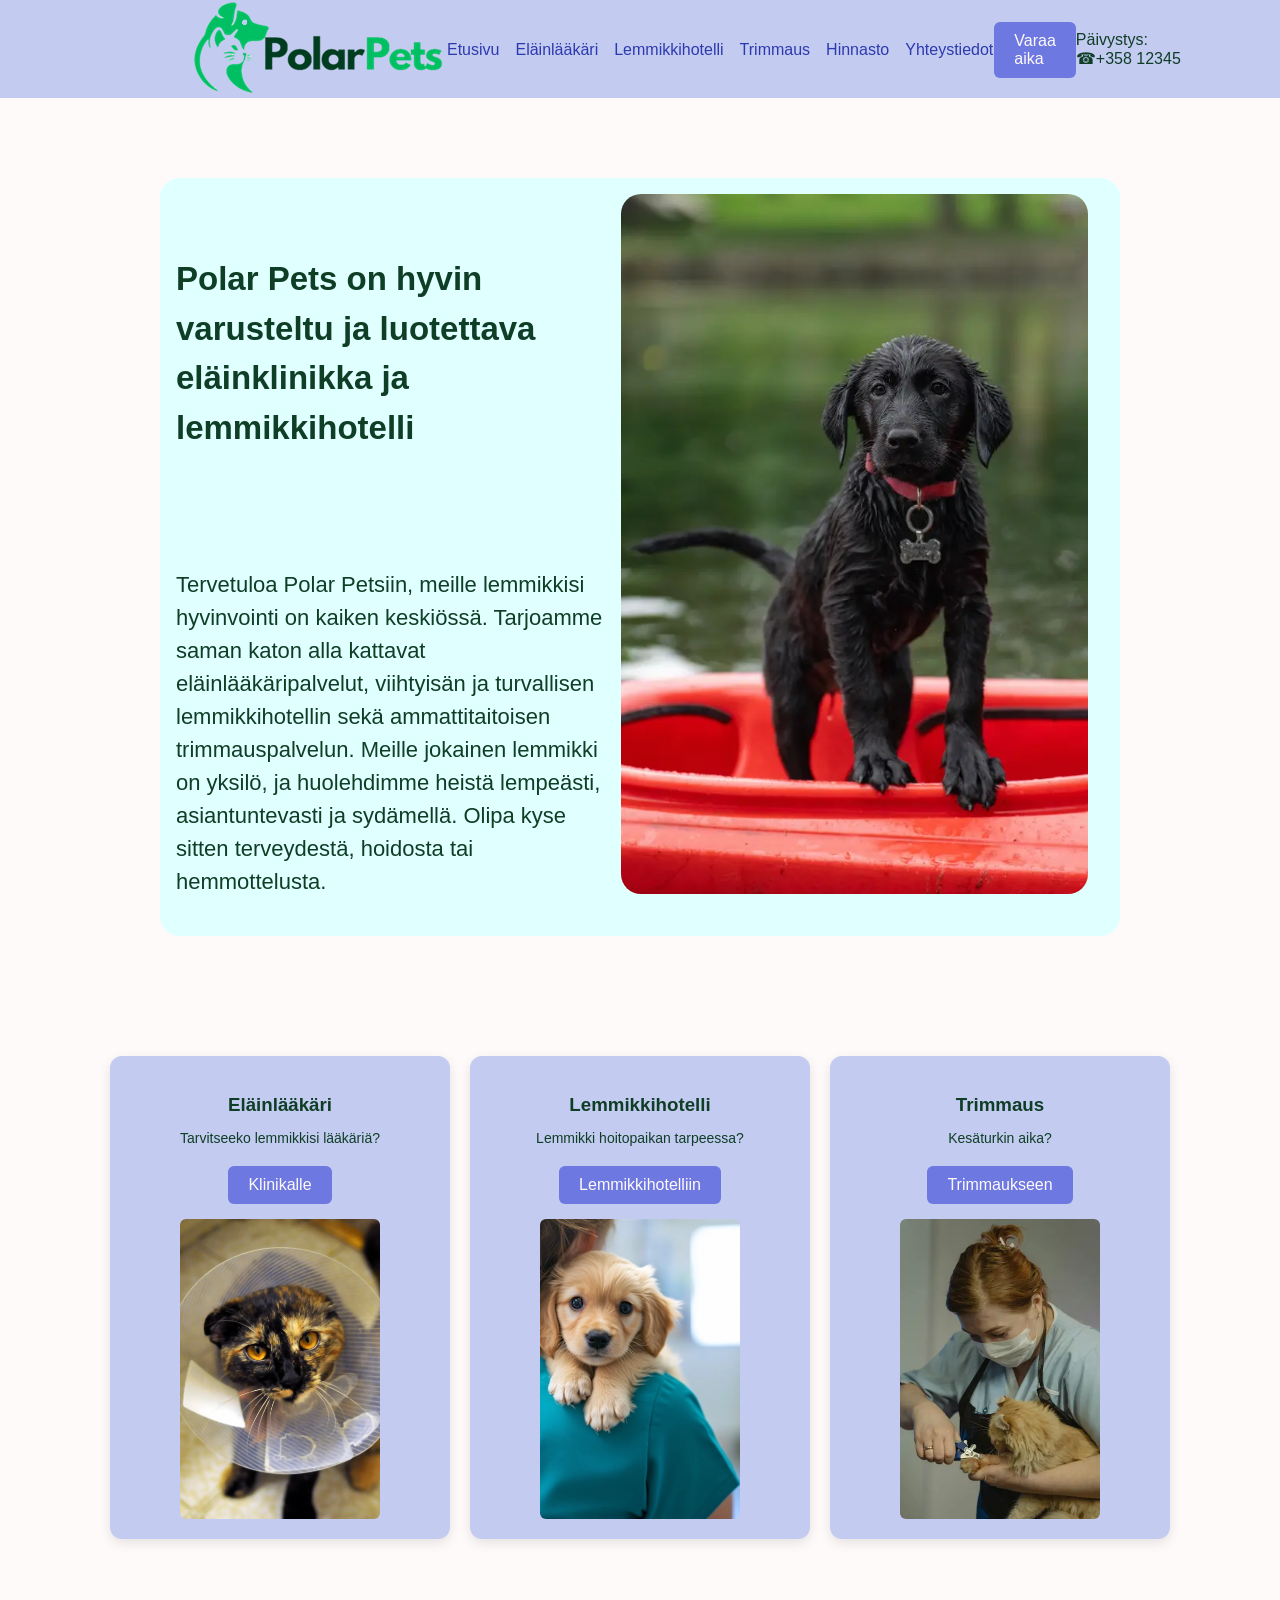
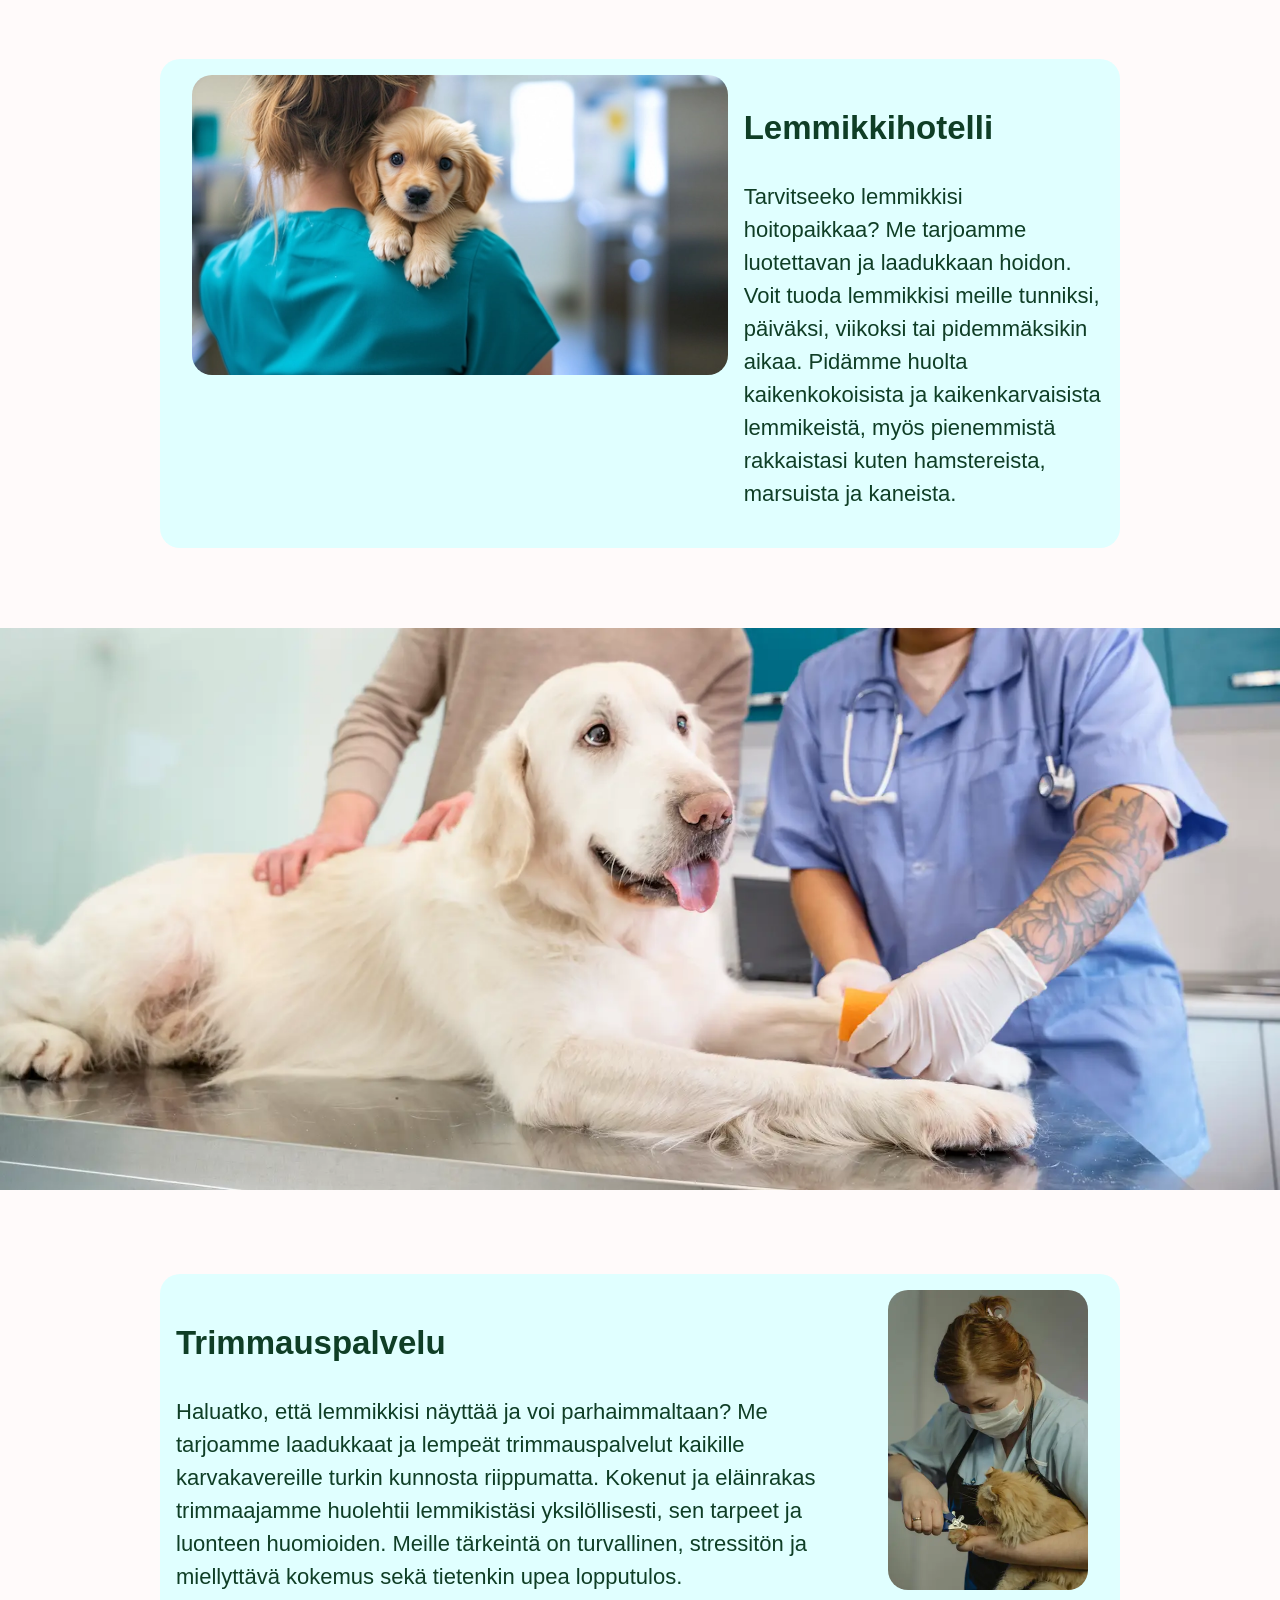
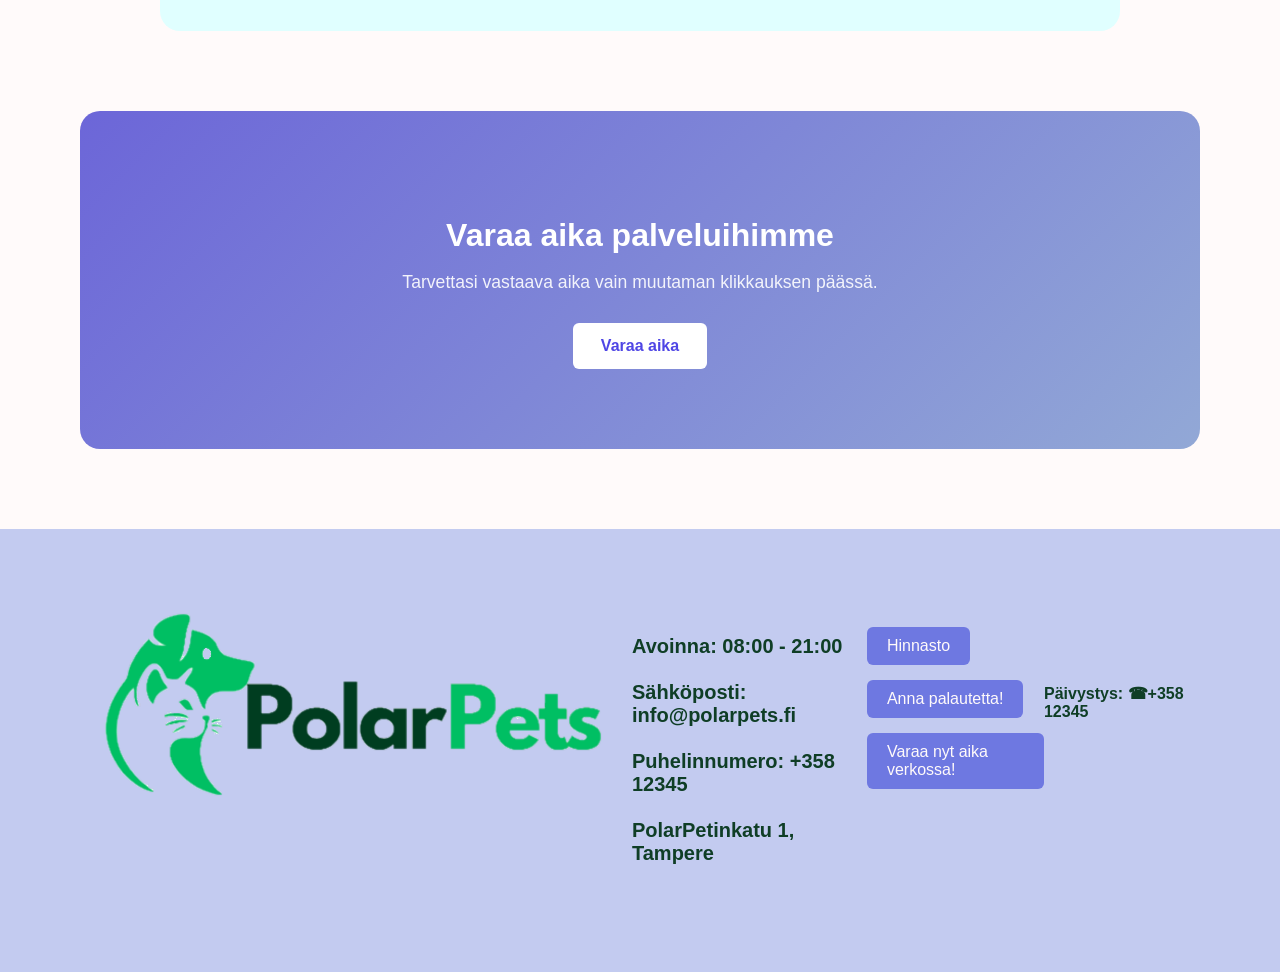
==== commit 00a1c0f0: "Meta name description -korjaus" ====
--- a/index.html
+++ b/index.html
@@ -3,21 +3,19 @@
 <head>
     <meta charset="UTF-8">
     <meta name="viewport" content="width=device-width, initial-scale=1.0">
-    <meta name="Polar Pets eläinlääkäri ja hoitola, jossa eläinlääripalveluiden lisäksi mm. rokotuksia, hammashoitoja, lemikkihotelli ja trimmauspalvelu.">
+    <meta name="description" content="Polar Pets eläinlääkäri ja hoitola, jossa eläinlääripalveluiden lisäksi mm. rokotuksia, hammashoitoja, lemikkihotelli ja trimmauspalvelu.">
     <link rel="stylesheet" href="css/styles.css">
     <link rel="icon" href="kuvat/favicon.png" type="image/png">
-    <title>Polar Pets eläinlääkäri, hotelli ja trimmaus</title>
+    <title>Polar Pets eläinlääkäri, hotelli ja trimmaus kaikki yhdellä sivustolla</title>
 </head>
 
 <body class="container">
     <header class="header">
         <div class="otsikko">
-        <img src="kuvat/logopieni.png">
+        <img src="kuvat/logopieni.png" alt="Polar Petsin logo, jossa koiran ja kissan hahmo sekä teksti PolarPets">
         </div>
 
             <nav class="nav">
-
-           <button class="menu-toggle">☰</button>
        <a href="index.html">Etusivu</a>
        <a href="klinikka.html">Eläinlääkäri</a>
        <a href="hotelli.html">Lemmikkihotelli</a>
--- a/css/styles.css
+++ b/css/styles.css
@@ -15,23 +15,6 @@
     margin: 0;
 }
 
-/*
-@media (min-width: 800px) { 
-.container {
-    display: grid;
-    grid-template-columns: 1fr;
-    grid-template-rows: auto;
-    background-color: snow;
-    font-family: 'Poppins', sans-serif;
-    overflow: auto;
-    max-width: 100%;
-    margin: 0;
-    box-sizing: border-box;
-}}
-
-*/
-
-
 .header {
     grid-area: header;
     display: flex;
@@ -40,23 +23,19 @@
     background-color: rgb(195, 203, 240);
     color:rgb(15, 62, 38);
     overflow: auto;
-    /*margin-left: calc(-50vw + 50%);
-    margin-right: calc(-50vw + 50%);
-    margin-top: calc(-50vw + 50%); */
     position: sticky;
     top: 0;
     box-sizing: border-box;
 }
 
-.menu-toggle {
-  display: none;
-}
 
 @media (max-width: 800px) {
 .header {
+    display: flex;
     margin: 0;
-    justify-content: flex-end;
-    gap: 2rem;
+    flex-direction: column;
+    gap: none;
+    position: static;
 }
 
 .nav {
@@ -70,6 +49,12 @@
 
 .otsikko {
     margin-left: 12rem;
+}
+
+@media (max-width: 800px) {
+  .otsikko {
+    margin-left: 0rem;
+  }
 }
 
 .oikea {
@@ -130,13 +115,15 @@
     color: rgb(15, 62, 38);
     background-color: lightcyan;
     border-radius: 20px;
-    font-size: 25px;
+    font-size: 22px;
+      line-height: 1.5;
 
 }
 
 @media (max-width: 800px) {
 .osio {
     margin: 0;
+    width: 100vw;
 }
 }
 
@@ -160,6 +147,12 @@
   padding: 40px;
   flex-wrap: wrap;
   box-sizing: border-box;
+}
+
+@media (max-width: 800px) {
+.palvelut {
+    flex-direction: column;
+  }
 }
 
 .card {
@@ -171,7 +164,6 @@
   box-shadow: 0 4px 12px rgba(0,0,0,0.1);
   text-align: center;
   transition: transform 0.2s ease;
-  /*flex: 0 0 calc(33.333% - 20px); */
 }
 
 .card:hover {
@@ -186,6 +178,7 @@
   font-size: 14px;
   margin-bottom: 20px;
 }
+
 
 .btn {
   display: inline-block;
@@ -221,15 +214,7 @@
     grid-area: filler;  
 }
 
-/*.full-width {
-  width: 100vw; 
-  height: auto;
-}*/
-
 .filler img {
-    /*object-fit: cover; 
-    margin-left: calc(-50vw + 50%);
-    margin-right: calc(-50vw + 50%);*/
     width: 100vw; 
     height: auto;
 
@@ -250,6 +235,11 @@
   border-radius: 20px;
 }
 
+@media (max-width: 800px) {
+.cta {
+    display: none;
+}
+} 
 .cta-content {
   max-width: 800px;
   margin: 0 auto;
@@ -291,9 +281,6 @@
     color: rgb(15, 62, 38);
     justify-content: space-around;
     padding: 5rem;
-    /*margin-left: calc(-50vw + 50%);
-    margin-bottom: calc(-50vw + 50%);
-    margin-right: calc(-50vw + 50%); */
     box-sizing: border-box;
     
 }
@@ -311,4 +298,18 @@
 .footer a:hover {
   color: #007BFF;
   transform: scale(1.1);
-}+}
+
+@media (max-width: 800px) {
+.footer img {
+    display: none;
+    
+}
+} 
+
+@media (max-width: 800px) {
+.footer {
+    display: flex;
+    flex-direction: column;    
+}
+} 
